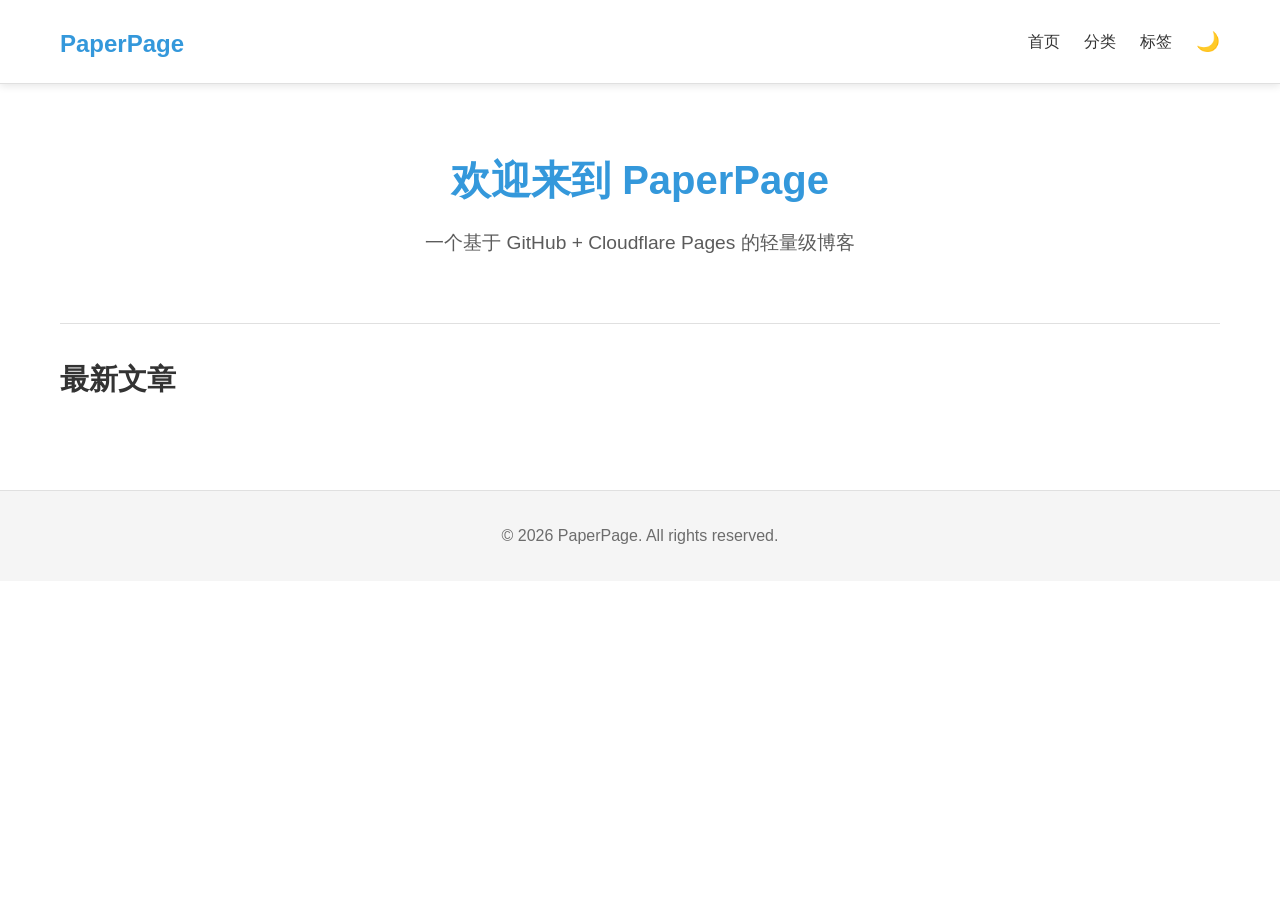
==== github/index.html @ 43fac6c7 "更新" ====
<!DOCTYPE html>
<html lang="zh-CN">
<head>
    <meta charset="UTF-8">
    <meta name="viewport" content="width=device-width, initial-scale=1.0">
    <title>PaperPage - 轻量级博客</title>
    <link rel="stylesheet" href="css/style.css">
</head>
<body>
    <!-- 导航栏 -->
    <header class="navbar">
        <div class="container">
            <h1 class="logo"><a href="index.html">PaperPage</a></h1>
            <nav class="nav-links">
                <a href="index.html">首页</a>
                <a href="#categories">分类</a>
                <a href="#tags">标签</a>
                <button id="theme-toggle" class="theme-button">🌙</button>
            </nav>
        </div>
    </header>

    <!-- 主要内容 -->
    <main class="container">
        <section class="hero">
            <h2>欢迎来到 PaperPage</h2>
            <p>一个基于 GitHub + Cloudflare Pages 的轻量级博客</p>
        </section>

        <section class="posts-list" id="posts">
            <h3>最新文章</h3>
            <div id="posts-container"></div>
        </section>
    </main>

    <!-- 页脚 -->
    <footer class="footer">
        <div class="container">
            <p>&copy; 2026 PaperPage. All rights reserved.</p>
        </div>
    </footer>

    <script src="js/main.js"></script>
</body>
</html>
---- github/css/style.css ----
/* 全局样式 */
:root {
    --bg-color: #ffffff;
    --text-color: #333333;
    --accent-color: #3498db;
    --border-color: #e0e0e0;
    --card-bg: #f9f9f9;
    --nav-bg: #ffffff;
    --footer-bg: #f5f5f5;
    --shadow: 0 2px 8px rgba(0, 0, 0, 0.1);
}

/* 暗黑模式 */
body.dark {
    --bg-color: #1a1a1a;
    --text-color: #e0e0e0;
    --accent-color: #4a90e2;
    --border-color: #333333;
    --card-bg: #2a2a2a;
    --nav-bg: #222222;
    --footer-bg: #222222;
    --shadow: 0 2px 8px rgba(0, 0, 0, 0.3);
}

* {
    margin: 0;
    padding: 0;
    box-sizing: border-box;
}

body {
    font-family: -apple-system, BlinkMacSystemFont, 'Segoe UI', Roboto, 'Helvetica Neue', Arial, sans-serif;
    line-height: 1.6;
    color: var(--text-color);
    background-color: var(--bg-color);
    transition: all 0.3s ease;
}

/* 容器 */
.container {
    max-width: 1200px;
    margin: 0 auto;
    padding: 0 20px;
}

/* 导航栏 */
.navbar {
    background-color: var(--nav-bg);
    border-bottom: 1px solid var(--border-color);
    position: sticky;
    top: 0;
    z-index: 1000;
    box-shadow: var(--shadow);
}

.navbar .container {
    display: flex;
    justify-content: space-between;
    align-items: center;
    padding: 1rem 20px;
}

.logo a {
    color: var(--accent-color);
    text-decoration: none;
    font-size: 1.5rem;
    font-weight: bold;
}

.nav-links {
    display: flex;
    gap: 1.5rem;
    align-items: center;
}

.nav-links a {
    color: var(--text-color);
    text-decoration: none;
    transition: color 0.3s ease;
}

.nav-links a:hover {
    color: var(--accent-color);
}

.theme-button {
    background: none;
    border: none;
    font-size: 1.2rem;
    cursor: pointer;
    color: var(--text-color);
    transition: transform 0.3s ease;
}

.theme-button:hover {
    transform: rotate(180deg);
}

/* 英雄区域 */
.hero {
    padding: 4rem 0;
    text-align: center;
    border-bottom: 1px solid var(--border-color);
}

.hero h2 {
    font-size: 2.5rem;
    margin-bottom: 1rem;
    color: var(--accent-color);
}

.hero p {
    font-size: 1.2rem;
    color: var(--text-color);
    opacity: 0.8;
}

/* 文章列表 */
.posts-list {
    padding: 2rem 0;
}

.posts-list h3 {
    font-size: 1.8rem;
    margin-bottom: 1.5rem;
    color: var(--text-color);
}

#posts-container {
    display: grid;
    grid-template-columns: repeat(auto-fill, minmax(300px, 1fr));
    gap: 2rem;
}

.post-card {
    background-color: var(--card-bg);
    border-radius: 8px;
    padding: 1.5rem;
    box-shadow: var(--shadow);
    transition: transform 0.3s ease, box-shadow 0.3s ease;
}

.post-card:hover {
    transform: translateY(-5px);
    box-shadow: 0 5px 15px rgba(0, 0, 0, 0.1);
}

.post-card h4 {
    font-size: 1.2rem;
    margin-bottom: 0.5rem;
}

.post-card h4 a {
    color: var(--text-color);
    text-decoration: none;
    transition: color 0.3s ease;
}

.post-card h4 a:hover {
    color: var(--accent-color);
}

.post-card-meta {
    font-size: 0.9rem;
    color: var(--text-color);
    opacity: 0.7;
    margin-bottom: 1rem;
}

.post-card-excerpt {
    color: var(--text-color);
    opacity: 0.8;
    margin-bottom: 1rem;
}

.read-more {
    display: inline-block;
    color: var(--accent-color);
    text-decoration: none;
    font-weight: 500;
    transition: all 0.3s ease;
}

.read-more:hover {
    text-decoration: underline;
    transform: translateX(5px);
}

/* 文章详情页 */
.post {
    padding: 2rem 0;
    max-width: 800px;
    margin: 0 auto;
}

.post h2 {
    font-size: 2rem;
    margin-bottom: 1rem;
    color: var(--text-color);
}

.post-meta {
    display: flex;
    gap: 1rem;
    font-size: 0.9rem;
    color: var(--text-color);
    opacity: 0.7;
    margin-bottom: 2rem;
    flex-wrap: wrap;
}

.post-content {
    color: var(--text-color);
    line-height: 1.8;
}

.post-content h1, .post-content h2, .post-content h3, .post-content h4, .post-content h5, .post-content h6 {
    margin-top: 2rem;
    margin-bottom: 1rem;
    color: var(--text-color);
}

.post-content p {
    margin-bottom: 1rem;
}

.post-content ul, .post-content ol {
    margin-bottom: 1rem;
    padding-left: 2rem;
}

.post-content code {
    background-color: var(--card-bg);
    padding: 0.2rem 0.4rem;
    border-radius: 4px;
    font-family: 'Courier New', Courier, monospace;
}

.post-content pre {
    background-color: var(--card-bg);
    padding: 1rem;
    border-radius: 8px;
    overflow-x: auto;
    margin-bottom: 1rem;
}

.post-content pre code {
    background: none;
    padding: 0;
}

.post-content img {
    max-width: 100%;
    height: auto;
    border-radius: 8px;
    margin: 1rem 0;
}

.back-link {
    display: inline-block;
    margin-top: 2rem;
    color: var(--accent-color);
    text-decoration: none;
    font-weight: 500;
    transition: all 0.3s ease;
}

.back-link:hover {
    text-decoration: underline;
    transform: translateX(-5px);
}

/* 页脚 */
.footer {
    background-color: var(--footer-bg);
    border-top: 1px solid var(--border-color);
    padding: 2rem 0;
    margin-top: 2rem;
}

.footer p {
    text-align: center;
    color: var(--text-color);
    opacity: 0.7;
}

/* 响应式设计 */
@media (max-width: 768px) {
    .navbar .container {
        flex-direction: column;
        gap: 1rem;
        padding: 1rem;
    }

    .nav-links {
        flex-wrap: wrap;
        justify-content: center;
        gap: 1rem;
    }

    .hero h2 {
        font-size: 2rem;
    }

    .hero p {
        font-size: 1rem;
    }

    #posts-container {
        grid-template-columns: 1fr;
    }

    .post h2 {
        font-size: 1.8rem;
    }

    .post-meta {
        flex-direction: column;
        gap: 0.5rem;
    }
}

@media (max-width: 480px) {
    .container {
        padding: 0 15px;
    }

    .hero {
        padding: 2rem 0;
    }

    .hero h2 {
        font-size: 1.8rem;
    }

    .posts-list {
        padding: 1rem 0;
    }

    .post-card {
        padding: 1rem;
    }

    .post {
        padding: 1rem 0;
    }
}

/* 加载动画 */
.loading {
    display: flex;
    justify-content: center;
    align-items: center;
    padding: 2rem;
}

.loading::after {
    content: '';
    width: 24px;
    height: 24px;
    border: 2px solid var(--border-color);
    border-top-color: var(--accent-color);
    border-radius: 50%;
    animation: spin 1s linear infinite;
}

@keyframes spin {
    to { transform: rotate(360deg); }
}
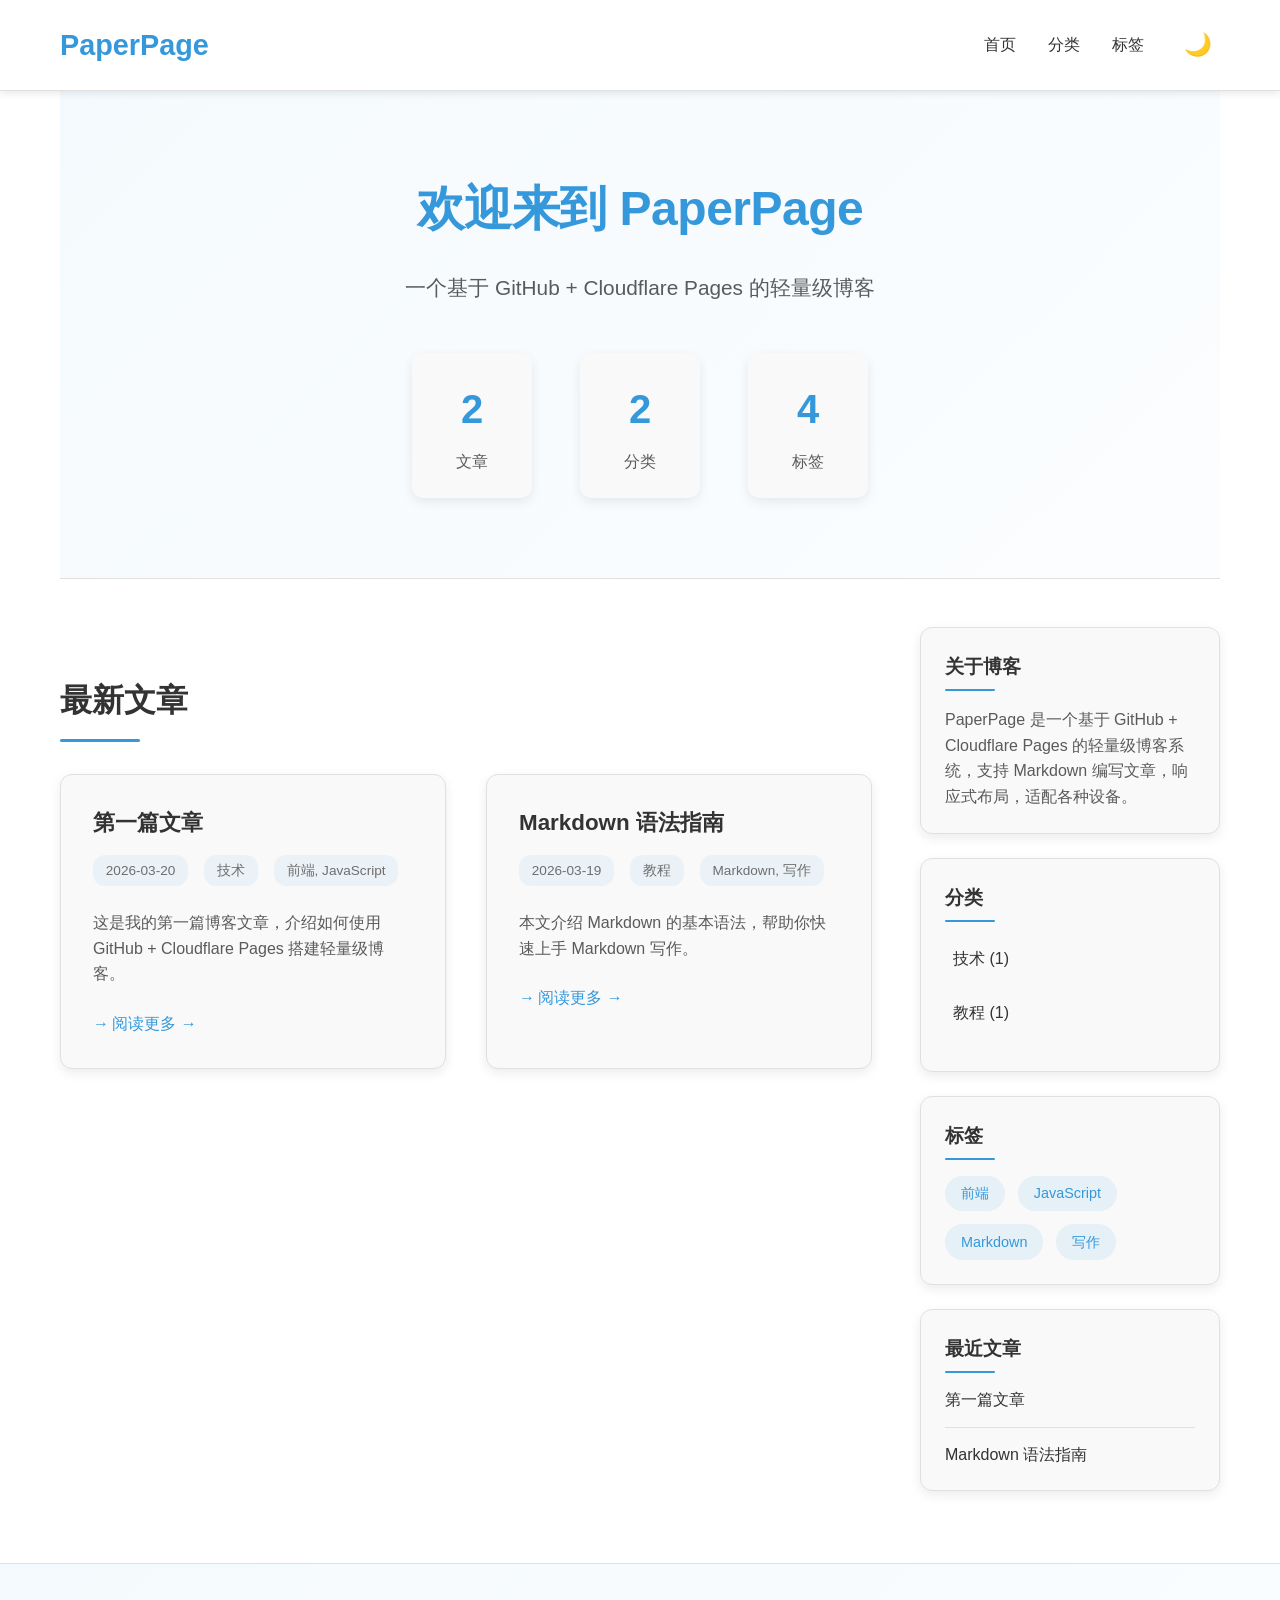
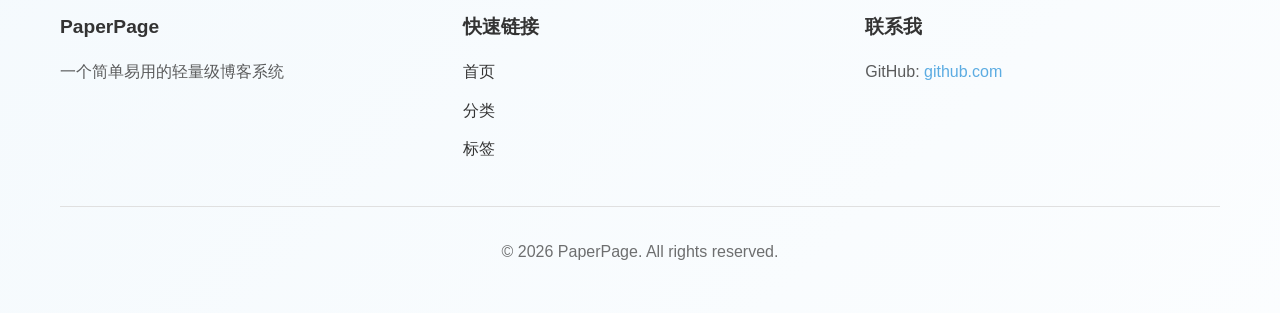
==== commit 7e2a9819: "更新" ====
--- a/github/index.html
+++ b/github/index.html
@@ -25,18 +25,87 @@
         <section class="hero">
             <h2>欢迎来到 PaperPage</h2>
             <p>一个基于 GitHub + Cloudflare Pages 的轻量级博客</p>
+            <div class="hero-stats">
+                <div class="stat-item">
+                    <span class="stat-number">2</span>
+                    <span class="stat-label">文章</span>
+                </div>
+                <div class="stat-item">
+                    <span class="stat-number">2</span>
+                    <span class="stat-label">分类</span>
+                </div>
+                <div class="stat-item">
+                    <span class="stat-number">4</span>
+                    <span class="stat-label">标签</span>
+                </div>
+            </div>
         </section>
 
-        <section class="posts-list" id="posts">
-            <h3>最新文章</h3>
-            <div id="posts-container"></div>
-        </section>
+        <div class="content-grid">
+            <section class="posts-list" id="posts">
+                <h3>最新文章</h3>
+                <div id="posts-container"></div>
+            </section>
+
+            <aside class="sidebar">
+                <div class="sidebar-section">
+                    <h4>关于博客</h4>
+                    <p>PaperPage 是一个基于 GitHub + Cloudflare Pages 的轻量级博客系统，支持 Markdown 编写文章，响应式布局，适配各种设备。</p>
+                </div>
+
+                <div class="sidebar-section" id="categories">
+                    <h4>分类</h4>
+                    <ul class="category-list">
+                        <li><a href="#">技术 (1)</a></li>
+                        <li><a href="#">教程 (1)</a></li>
+                    </ul>
+                </div>
+
+                <div class="sidebar-section" id="tags">
+                    <h4>标签</h4>
+                    <div class="tag-cloud">
+                        <a href="#" class="tag">前端</a>
+                        <a href="#" class="tag">JavaScript</a>
+                        <a href="#" class="tag">Markdown</a>
+                        <a href="#" class="tag">写作</a>
+                    </div>
+                </div>
+
+                <div class="sidebar-section">
+                    <h4>最近文章</h4>
+                    <ul class="recent-posts">
+                        <li><a href="post.html?id=first-post">第一篇文章</a></li>
+                        <li><a href="post.html?id=second-post">Markdown 语法指南</a></li>
+                    </ul>
+                </div>
+            </aside>
+        </div>
     </main>
 
     <!-- 页脚 -->
     <footer class="footer">
         <div class="container">
-            <p>&copy; 2026 PaperPage. All rights reserved.</p>
+            <div class="footer-content">
+                <div class="footer-about">
+                    <h4>PaperPage</h4>
+                    <p>一个简单易用的轻量级博客系统</p>
+                </div>
+                <div class="footer-links">
+                    <h4>快速链接</h4>
+                    <ul>
+                        <li><a href="index.html">首页</a></li>
+                        <li><a href="#categories">分类</a></li>
+                        <li><a href="#tags">标签</a></li>
+                    </ul>
+                </div>
+                <div class="footer-contact">
+                    <h4>联系我</h4>
+                    <p>GitHub: <a href="https://github.com" target="_blank">github.com</a></p>
+                </div>
+            </div>
+            <div class="footer-bottom">
+                <p>&copy; 2026 PaperPage. All rights reserved.</p>
+            </div>
         </div>
     </footer>
 
--- a/github/css/style.css
+++ b/github/css/style.css
@@ -8,6 +8,8 @@
     --nav-bg: #ffffff;
     --footer-bg: #f5f5f5;
     --shadow: 0 2px 8px rgba(0, 0, 0, 0.1);
+    --card-shadow: 0 4px 12px rgba(0, 0, 0, 0.08);
+    --transition: all 0.3s ease;
 }
 
 /* 暗黑模式 */
@@ -20,6 +22,7 @@
     --nav-bg: #222222;
     --footer-bg: #222222;
     --shadow: 0 2px 8px rgba(0, 0, 0, 0.3);
+    --card-shadow: 0 4px 12px rgba(0, 0, 0, 0.2);
 }
 
 * {
@@ -33,7 +36,8 @@
     line-height: 1.6;
     color: var(--text-color);
     background-color: var(--bg-color);
-    transition: all 0.3s ease;
+    transition: var(--transition);
+    scroll-behavior: smooth;
 }
 
 /* 容器 */
@@ -51,126 +55,372 @@
     top: 0;
     z-index: 1000;
     box-shadow: var(--shadow);
+    backdrop-filter: blur(10px);
 }
 
 .navbar .container {
     display: flex;
     justify-content: space-between;
     align-items: center;
-    padding: 1rem 20px;
+    padding: 1.2rem 20px;
 }
 
 .logo a {
     color: var(--accent-color);
     text-decoration: none;
-    font-size: 1.5rem;
+    font-size: 1.8rem;
     font-weight: bold;
+    transition: var(--transition);
+}
+
+.logo a:hover {
+    transform: scale(1.05);
 }
 
 .nav-links {
     display: flex;
-    gap: 1.5rem;
+    gap: 2rem;
     align-items: center;
 }
 
 .nav-links a {
     color: var(--text-color);
     text-decoration: none;
-    transition: color 0.3s ease;
+    transition: var(--transition);
+    font-weight: 500;
+    position: relative;
+}
+
+.nav-links a::after {
+    content: '';
+    position: absolute;
+    bottom: -5px;
+    left: 0;
+    width: 0;
+    height: 2px;
+    background-color: var(--accent-color);
+    transition: var(--transition);
 }
 
 .nav-links a:hover {
     color: var(--accent-color);
+}
+
+.nav-links a:hover::after {
+    width: 100%;
 }
 
 .theme-button {
     background: none;
     border: none;
-    font-size: 1.2rem;
+    font-size: 1.4rem;
     cursor: pointer;
     color: var(--text-color);
-    transition: transform 0.3s ease;
+    transition: var(--transition);
+    padding: 0.5rem;
+    border-radius: 50%;
 }
 
 .theme-button:hover {
-    transform: rotate(180deg);
+    transform: rotate(180deg) scale(1.1);
+    background-color: rgba(0, 0, 0, 0.1);
 }
 
 /* 英雄区域 */
 .hero {
-    padding: 4rem 0;
+    padding: 5rem 0;
     text-align: center;
     border-bottom: 1px solid var(--border-color);
+    background: linear-gradient(135deg, rgba(52, 152, 219, 0.05), rgba(52, 152, 219, 0.02));
 }
 
 .hero h2 {
+    font-size: 3rem;
+    margin-bottom: 1.5rem;
+    color: var(--accent-color);
+    font-weight: 700;
+    letter-spacing: -0.5px;
+}
+
+.hero p {
+    font-size: 1.3rem;
+    color: var(--text-color);
+    opacity: 0.8;
+    max-width: 800px;
+    margin: 0 auto 3rem;
+}
+
+.hero-stats {
+    display: flex;
+    justify-content: center;
+    gap: 3rem;
+    margin-top: 2rem;
+}
+
+.stat-item {
+    text-align: center;
+    padding: 1.5rem;
+    background-color: var(--card-bg);
+    border-radius: 12px;
+    box-shadow: var(--card-shadow);
+    min-width: 120px;
+    transition: var(--transition);
+}
+
+.stat-item:hover {
+    transform: translateY(-5px);
+    box-shadow: 0 8px 24px rgba(0, 0, 0, 0.12);
+}
+
+.stat-number {
+    display: block;
     font-size: 2.5rem;
+    font-weight: 700;
+    color: var(--accent-color);
+    margin-bottom: 0.5rem;
+}
+
+.stat-label {
+    display: block;
+    font-size: 1rem;
+    color: var(--text-color);
+    opacity: 0.8;
+}
+
+/* 内容网格布局 */
+.content-grid {
+    display: grid;
+    grid-template-columns: 1fr 300px;
+    gap: 3rem;
+    margin-top: 3rem;
+}
+
+/* 侧边栏 */
+.sidebar {
+    position: sticky;
+    top: 100px;
+    align-self: start;
+}
+
+.sidebar-section {
+    background-color: var(--card-bg);
+    border-radius: 12px;
+    padding: 1.5rem;
+    margin-bottom: 1.5rem;
+    box-shadow: var(--card-shadow);
+    border: 1px solid var(--border-color);
+}
+
+.sidebar-section h4 {
+    font-size: 1.2rem;
+    font-weight: 600;
     margin-bottom: 1rem;
-    color: var(--accent-color);
-}
-
-.hero p {
-    font-size: 1.2rem;
+    color: var(--text-color);
+    position: relative;
+    padding-bottom: 0.5rem;
+}
+
+.sidebar-section h4::after {
+    content: '';
+    position: absolute;
+    bottom: 0;
+    left: 0;
+    width: 50px;
+    height: 2px;
+    background-color: var(--accent-color);
+    border-radius: 2px;
+}
+
+.sidebar-section p {
     color: var(--text-color);
     opacity: 0.8;
+    line-height: 1.6;
+}
+
+/* 分类列表 */
+.category-list {
+    list-style: none;
+}
+
+.category-list li {
+    margin-bottom: 0.8rem;
+}
+
+.category-list li a {
+    color: var(--text-color);
+    text-decoration: none;
+    transition: var(--transition);
+    display: block;
+    padding: 0.5rem;
+    border-radius: 6px;
+}
+
+.category-list li a:hover {
+    color: var(--accent-color);
+    background-color: rgba(52, 152, 219, 0.1);
+    transform: translateX(5px);
+}
+
+/* 标签云 */
+.tag-cloud {
+    display: flex;
+    flex-wrap: wrap;
+    gap: 0.8rem;
+    margin-top: 1rem;
+}
+
+.tag {
+    display: inline-block;
+    padding: 0.4rem 1rem;
+    background-color: rgba(52, 152, 219, 0.1);
+    color: var(--accent-color);
+    text-decoration: none;
+    border-radius: 20px;
+    font-size: 0.9rem;
+    transition: var(--transition);
+}
+
+.tag:hover {
+    background-color: var(--accent-color);
+    color: white;
+    transform: translateY(-2px);
+}
+
+/* 最近文章列表 */
+.recent-posts {
+    list-style: none;
+    margin-top: 1rem;
+}
+
+.recent-posts li {
+    margin-bottom: 1rem;
+    padding-bottom: 1rem;
+    border-bottom: 1px solid var(--border-color);
+}
+
+.recent-posts li:last-child {
+    margin-bottom: 0;
+    padding-bottom: 0;
+    border-bottom: none;
+}
+
+.recent-posts li a {
+    color: var(--text-color);
+    text-decoration: none;
+    transition: var(--transition);
+    display: block;
+    line-height: 1.4;
+}
+
+.recent-posts li a:hover {
+    color: var(--accent-color);
+    transform: translateX(5px);
 }
 
 /* 文章列表 */
 .posts-list {
-    padding: 2rem 0;
+    padding: 3rem 0;
 }
 
 .posts-list h3 {
-    font-size: 1.8rem;
-    margin-bottom: 1.5rem;
-    color: var(--text-color);
+    font-size: 2rem;
+    margin-bottom: 2rem;
+    color: var(--text-color);
+    font-weight: 600;
+    position: relative;
+    padding-bottom: 1rem;
+}
+
+.posts-list h3::after {
+    content: '';
+    position: absolute;
+    bottom: 0;
+    left: 0;
+    width: 80px;
+    height: 3px;
+    background-color: var(--accent-color);
+    border-radius: 3px;
 }
 
 #posts-container {
     display: grid;
-    grid-template-columns: repeat(auto-fill, minmax(300px, 1fr));
-    gap: 2rem;
+    grid-template-columns: repeat(auto-fill, minmax(320px, 1fr));
+    gap: 2.5rem;
 }
 
 .post-card {
     background-color: var(--card-bg);
-    border-radius: 8px;
-    padding: 1.5rem;
-    box-shadow: var(--shadow);
-    transition: transform 0.3s ease, box-shadow 0.3s ease;
+    border-radius: 12px;
+    padding: 2rem;
+    box-shadow: var(--card-shadow);
+    transition: var(--transition);
+    border: 1px solid var(--border-color);
+    position: relative;
+    overflow: hidden;
+}
+
+.post-card::before {
+    content: '';
+    position: absolute;
+    top: 0;
+    left: 0;
+    width: 100%;
+    height: 4px;
+    background: linear-gradient(90deg, var(--accent-color), #8e44ad);
+    transform: scaleX(0);
+    transition: var(--transition);
 }
 
 .post-card:hover {
-    transform: translateY(-5px);
-    box-shadow: 0 5px 15px rgba(0, 0, 0, 0.1);
+    transform: translateY(-8px);
+    box-shadow: 0 8px 24px rgba(0, 0, 0, 0.12);
+}
+
+.post-card:hover::before {
+    transform: scaleX(1);
 }
 
 .post-card h4 {
-    font-size: 1.2rem;
-    margin-bottom: 0.5rem;
+    font-size: 1.4rem;
+    margin-bottom: 1rem;
+    font-weight: 600;
 }
 
 .post-card h4 a {
     color: var(--text-color);
     text-decoration: none;
-    transition: color 0.3s ease;
+    transition: var(--transition);
+    display: block;
+    line-height: 1.4;
 }
 
 .post-card h4 a:hover {
     color: var(--accent-color);
+    transform: translateX(5px);
 }
 
 .post-card-meta {
     font-size: 0.9rem;
     color: var(--text-color);
     opacity: 0.7;
-    margin-bottom: 1rem;
+    margin-bottom: 1.5rem;
+    display: flex;
+    flex-wrap: wrap;
+    gap: 1rem;
+}
+
+.post-card-meta span {
+    background-color: rgba(52, 152, 219, 0.1);
+    padding: 0.3rem 0.8rem;
+    border-radius: 12px;
+    font-size: 0.85rem;
 }
 
 .post-card-excerpt {
     color: var(--text-color);
     opacity: 0.8;
-    margin-bottom: 1rem;
+    margin-bottom: 1.5rem;
+    line-height: 1.6;
 }
 
 .read-more {
@@ -178,95 +428,247 @@
     color: var(--accent-color);
     text-decoration: none;
     font-weight: 500;
-    transition: all 0.3s ease;
+    transition: var(--transition);
+    position: relative;
+    padding-left: 1.2rem;
+}
+
+.read-more::before {
+    content: '→';
+    position: absolute;
+    left: 0;
+    top: 50%;
+    transform: translateY(-50%);
+    transition: var(--transition);
 }
 
 .read-more:hover {
-    text-decoration: underline;
     transform: translateX(5px);
+}
+
+.read-more:hover::before {
+    transform: translateY(-50%) translateX(5px);
 }
 
 /* 文章详情页 */
 .post {
-    padding: 2rem 0;
+    padding: 3rem 0;
     max-width: 800px;
     margin: 0 auto;
 }
 
 .post h2 {
-    font-size: 2rem;
-    margin-bottom: 1rem;
-    color: var(--text-color);
+    font-size: 2.5rem;
+    margin-bottom: 1.5rem;
+    color: var(--text-color);
+    font-weight: 700;
+    line-height: 1.2;
+    letter-spacing: -0.5px;
 }
 
 .post-meta {
     display: flex;
-    gap: 1rem;
-    font-size: 0.9rem;
+    gap: 1.5rem;
+    font-size: 0.95rem;
     color: var(--text-color);
     opacity: 0.7;
-    margin-bottom: 2rem;
+    margin-bottom: 2.5rem;
     flex-wrap: wrap;
+    padding: 1rem;
+    background-color: var(--card-bg);
+    border-radius: 8px;
+    border-left: 4px solid var(--accent-color);
+}
+
+.post-meta span {
+    display: flex;
+    align-items: center;
+    gap: 0.5rem;
 }
 
 .post-content {
     color: var(--text-color);
     line-height: 1.8;
+    padding: 2rem;
+    background-color: var(--card-bg);
+    border-radius: 12px;
+    box-shadow: var(--card-shadow);
 }
 
 .post-content h1, .post-content h2, .post-content h3, .post-content h4, .post-content h5, .post-content h6 {
-    margin-top: 2rem;
-    margin-bottom: 1rem;
-    color: var(--text-color);
+    margin-top: 2.5rem;
+    margin-bottom: 1.5rem;
+    color: var(--text-color);
+    font-weight: 600;
+    line-height: 1.3;
+}
+
+.post-content h2 {
+    font-size: 1.8rem;
+    padding-bottom: 0.8rem;
+    border-bottom: 1px solid var(--border-color);
+}
+
+.post-content h3 {
+    font-size: 1.5rem;
 }
 
 .post-content p {
-    margin-bottom: 1rem;
+    margin-bottom: 1.5rem;
+    text-align: justify;
 }
 
 .post-content ul, .post-content ol {
-    margin-bottom: 1rem;
-    padding-left: 2rem;
+    margin-bottom: 1.5rem;
+    padding-left: 2.5rem;
+}
+
+.post-content li {
+    margin-bottom: 0.5rem;
 }
 
 .post-content code {
-    background-color: var(--card-bg);
+    background-color: rgba(0, 0, 0, 0.1);
     padding: 0.2rem 0.4rem;
     border-radius: 4px;
     font-family: 'Courier New', Courier, monospace;
+    font-size: 0.9rem;
 }
 
 .post-content pre {
-    background-color: var(--card-bg);
-    padding: 1rem;
+    background-color: rgba(0, 0, 0, 0.05);
+    padding: 1.5rem;
     border-radius: 8px;
     overflow-x: auto;
-    margin-bottom: 1rem;
+    margin-bottom: 1.5rem;
+    border: 1px solid var(--border-color);
 }
 
 .post-content pre code {
     background: none;
     padding: 0;
+    font-size: 0.85rem;
 }
 
 .post-content img {
     max-width: 100%;
     height: auto;
     border-radius: 8px;
-    margin: 1rem 0;
+    margin: 2rem 0;
+    box-shadow: var(--card-shadow);
+    transition: var(--transition);
+}
+
+.post-content img:hover {
+    transform: scale(1.02);
+    box-shadow: 0 8px 24px rgba(0, 0, 0, 0.15);
 }
 
 .back-link {
     display: inline-block;
-    margin-top: 2rem;
+    margin-top: 3rem;
     color: var(--accent-color);
     text-decoration: none;
     font-weight: 500;
-    transition: all 0.3s ease;
+    transition: var(--transition);
+    position: relative;
+    padding-left: 1.2rem;
+}
+
+.back-link::before {
+    content: '←';
+    position: absolute;
+    left: 0;
+    top: 50%;
+    transform: translateY(-50%);
+    transition: var(--transition);
 }
 
 .back-link:hover {
+    transform: translateX(-5px);
+}
+
+.back-link:hover::before {
+    transform: translateY(-50%) translateX(-5px);
+}
+
+/* 文章操作按钮 */
+.post-actions {
+    display: flex;
+    gap: 1rem;
+    margin: 2rem 0;
+}
+
+.action-button {
+    padding: 0.8rem 1.5rem;
+    background-color: var(--accent-color);
+    color: white;
+    border: none;
+    border-radius: 8px;
+    cursor: pointer;
+    transition: var(--transition);
+    font-weight: 500;
+}
+
+.action-button:hover {
+    background-color: #2980b9;
+    transform: translateY(-2px);
+    box-shadow: 0 4px 12px rgba(52, 152, 219, 0.3);
+}
+
+.action-button.like-button {
+    background-color: #e74c3c;
+}
+
+.action-button.like-button:hover {
+    background-color: #c0392b;
+}
+
+/* 文章导航 */
+.post-navigation {
+    display: flex;
+    justify-content: space-between;
+    margin: 3rem 0;
+    padding: 2rem;
+    background-color: var(--card-bg);
+    border-radius: 12px;
+    box-shadow: var(--card-shadow);
+    border: 1px solid var(--border-color);
+}
+
+.prev-post, .next-post {
+    flex: 1;
+}
+
+.prev-post {
+    text-align: left;
+}
+
+.next-post {
+    text-align: right;
+}
+
+.post-navigation span {
+    display: block;
+    font-size: 0.9rem;
+    color: var(--text-color);
+    opacity: 0.7;
+    margin-bottom: 0.5rem;
+}
+
+.post-navigation a {
+    color: var(--accent-color);
+    text-decoration: none;
+    font-weight: 500;
+    transition: var(--transition);
+}
+
+.post-navigation a:hover {
     text-decoration: underline;
+    transform: translateX(5px);
+}
+
+.next-post a:hover {
     transform: translateX(-5px);
 }
 
@@ -274,14 +676,175 @@
 .footer {
     background-color: var(--footer-bg);
     border-top: 1px solid var(--border-color);
-    padding: 2rem 0;
-    margin-top: 2rem;
-}
-
-.footer p {
+    padding: 3rem 0;
+    margin-top: 3rem;
+    background: linear-gradient(135deg, rgba(52, 152, 219, 0.05), rgba(52, 152, 219, 0.02));
+}
+
+.footer-content {
+    display: grid;
+    grid-template-columns: repeat(auto-fit, minmax(250px, 1fr));
+    gap: 3rem;
+    margin-bottom: 2rem;
+}
+
+.footer-about h4,
+.footer-links h4,
+.footer-contact h4 {
+    font-size: 1.2rem;
+    font-weight: 600;
+    margin-bottom: 1rem;
+    color: var(--text-color);
+}
+
+.footer-about p {
+    color: var(--text-color);
+    opacity: 0.8;
+    line-height: 1.6;
+}
+
+.footer-links ul {
+    list-style: none;
+}
+
+.footer-links li {
+    margin-bottom: 0.8rem;
+}
+
+.footer-links a {
+    color: var(--text-color);
+    text-decoration: none;
+    transition: var(--transition);
+}
+
+.footer-links a:hover {
+    color: var(--accent-color);
+    transform: translateX(5px);
+}
+
+.footer-contact p {
+    color: var(--text-color);
+    opacity: 0.8;
+    line-height: 1.6;
+}
+
+.footer-contact a {
+    color: var(--accent-color);
+    text-decoration: none;
+    transition: var(--transition);
+}
+
+.footer-contact a:hover {
+    text-decoration: underline;
+}
+
+.footer-bottom {
     text-align: center;
+    padding-top: 2rem;
+    border-top: 1px solid var(--border-color);
+}
+
+.footer-bottom p {
     color: var(--text-color);
     opacity: 0.7;
+    font-size: 1rem;
+}
+
+/* 分享模态框 */
+.modal {
+    display: none;
+    position: fixed;
+    top: 0;
+    left: 0;
+    width: 100%;
+    height: 100%;
+    background-color: rgba(0, 0, 0, 0.5);
+    z-index: 2000;
+    justify-content: center;
+    align-items: center;
+}
+
+.modal-content {
+    background-color: var(--bg-color);
+    border-radius: 12px;
+    padding: 2rem;
+    width: 90%;
+    max-width: 400px;
+    box-shadow: 0 8px 32px rgba(0, 0, 0, 0.2);
+    border: 1px solid var(--border-color);
+}
+
+.modal-content h4 {
+    font-size: 1.5rem;
+    font-weight: 600;
+    margin-bottom: 1.5rem;
+    color: var(--text-color);
+}
+
+.share-buttons {
+    display: grid;
+    grid-template-columns: repeat(2, 1fr);
+    gap: 1rem;
+    margin-bottom: 1.5rem;
+}
+
+.share-button-wechat,
+.share-button-weibo,
+.share-button-twitter,
+.share-button-copy {
+    display: block;
+    padding: 1rem;
+    text-align: center;
+    border-radius: 8px;
+    text-decoration: none;
+    transition: var(--transition);
+    font-weight: 500;
+}
+
+.share-button-wechat {
+    background-color: #07C160;
+    color: white;
+}
+
+.share-button-weibo {
+    background-color: #E6162D;
+    color: white;
+}
+
+.share-button-twitter {
+    background-color: #1DA1F2;
+    color: white;
+}
+
+.share-button-copy {
+    background-color: var(--accent-color);
+    color: white;
+}
+
+.share-button-wechat:hover,
+.share-button-weibo:hover,
+.share-button-twitter:hover,
+.share-button-copy:hover {
+    transform: translateY(-2px);
+    box-shadow: 0 4px 12px rgba(0, 0, 0, 0.2);
+}
+
+.modal-close {
+    display: block;
+    width: 100%;
+    padding: 0.8rem;
+    background-color: var(--border-color);
+    color: var(--text-color);
+    border: none;
+    border-radius: 8px;
+    cursor: pointer;
+    transition: var(--transition);
+    font-weight: 500;
+}
+
+.modal-close:hover {
+    background-color: #c0c0c0;
+    transform: translateY(-2px);
 }
 
 /* 响应式设计 */
@@ -295,28 +858,93 @@
     .nav-links {
         flex-wrap: wrap;
         justify-content: center;
-        gap: 1rem;
+        gap: 1.5rem;
+    }
+
+    .hero {
+        padding: 3rem 0;
     }
 
     .hero h2 {
-        font-size: 2rem;
+        font-size: 2.2rem;
     }
 
     .hero p {
-        font-size: 1rem;
+        font-size: 1.1rem;
+    }
+
+    .hero-stats {
+        flex-direction: column;
+        gap: 1.5rem;
+        align-items: center;
+    }
+
+    .stat-item {
+        min-width: 200px;
+    }
+
+    .content-grid {
+        grid-template-columns: 1fr;
+        gap: 2rem;
+    }
+
+    .sidebar {
+        position: static;
+    }
+
+    .posts-list {
+        padding: 2rem 0;
+    }
+
+    .posts-list h3 {
+        font-size: 1.8rem;
     }
 
     #posts-container {
         grid-template-columns: 1fr;
+        gap: 2rem;
+    }
+
+    .post-card {
+        padding: 1.5rem;
+    }
+
+    .post {
+        padding: 2rem 0;
     }
 
     .post h2 {
-        font-size: 1.8rem;
+        font-size: 2rem;
     }
 
     .post-meta {
         flex-direction: column;
-        gap: 0.5rem;
+        gap: 0.8rem;
+        align-items: flex-start;
+    }
+
+    .post-actions {
+        flex-direction: column;
+    }
+
+    .post-navigation {
+        flex-direction: column;
+        gap: 1.5rem;
+        text-align: center;
+    }
+
+    .prev-post, .next-post {
+        text-align: center;
+    }
+
+    .footer-content {
+        grid-template-columns: 1fr;
+        gap: 2rem;
+        text-align: center;
+    }
+
+    .post-content {
+        padding: 1.5rem;
     }
 }
 
@@ -325,6 +953,18 @@
         padding: 0 15px;
     }
 
+    .navbar .container {
+        padding: 0.8rem;
+    }
+
+    .logo a {
+        font-size: 1.5rem;
+    }
+
+    .nav-links {
+        gap: 1rem;
+    }
+
     .hero {
         padding: 2rem 0;
     }
@@ -333,16 +973,40 @@
         font-size: 1.8rem;
     }
 
+    .hero p {
+        font-size: 1rem;
+    }
+
     .posts-list {
-        padding: 1rem 0;
+        padding: 1.5rem 0;
+    }
+
+    .posts-list h3 {
+        font-size: 1.5rem;
     }
 
     .post-card {
-        padding: 1rem;
+        padding: 1.2rem;
+    }
+
+    .post-card h4 {
+        font-size: 1.2rem;
     }
 
     .post {
-        padding: 1rem 0;
+        padding: 1.5rem 0;
+    }
+
+    .post h2 {
+        font-size: 1.8rem;
+    }
+
+    .post-content {
+        padding: 1.2rem;
+    }
+
+    .footer {
+        padding: 2rem 0;
     }
 }
 
@@ -351,14 +1015,14 @@
     display: flex;
     justify-content: center;
     align-items: center;
-    padding: 2rem;
+    padding: 3rem;
 }
 
 .loading::after {
     content: '';
-    width: 24px;
-    height: 24px;
-    border: 2px solid var(--border-color);
+    width: 32px;
+    height: 32px;
+    border: 3px solid var(--border-color);
     border-top-color: var(--accent-color);
     border-radius: 50%;
     animation: spin 1s linear infinite;
@@ -366,4 +1030,42 @@
 
 @keyframes spin {
     to { transform: rotate(360deg); }
+}
+
+/* 滚动条样式 */
+::-webkit-scrollbar {
+    width: 8px;
+}
+
+::-webkit-scrollbar-track {
+    background: var(--bg-color);
+}
+
+::-webkit-scrollbar-thumb {
+    background: var(--accent-color);
+    border-radius: 4px;
+}
+
+::-webkit-scrollbar-thumb:hover {
+    background: #2980b9;
+}
+
+/* 渐入动画 */
+@keyframes fadeIn {
+    from {
+        opacity: 0;
+        transform: translateY(20px);
+    }
+    to {
+        opacity: 1;
+        transform: translateY(0);
+    }
+}
+
+.post-card {
+    animation: fadeIn 0.5s ease-out;
+}
+
+.post {
+    animation: fadeIn 0.5s ease-out;
 }
